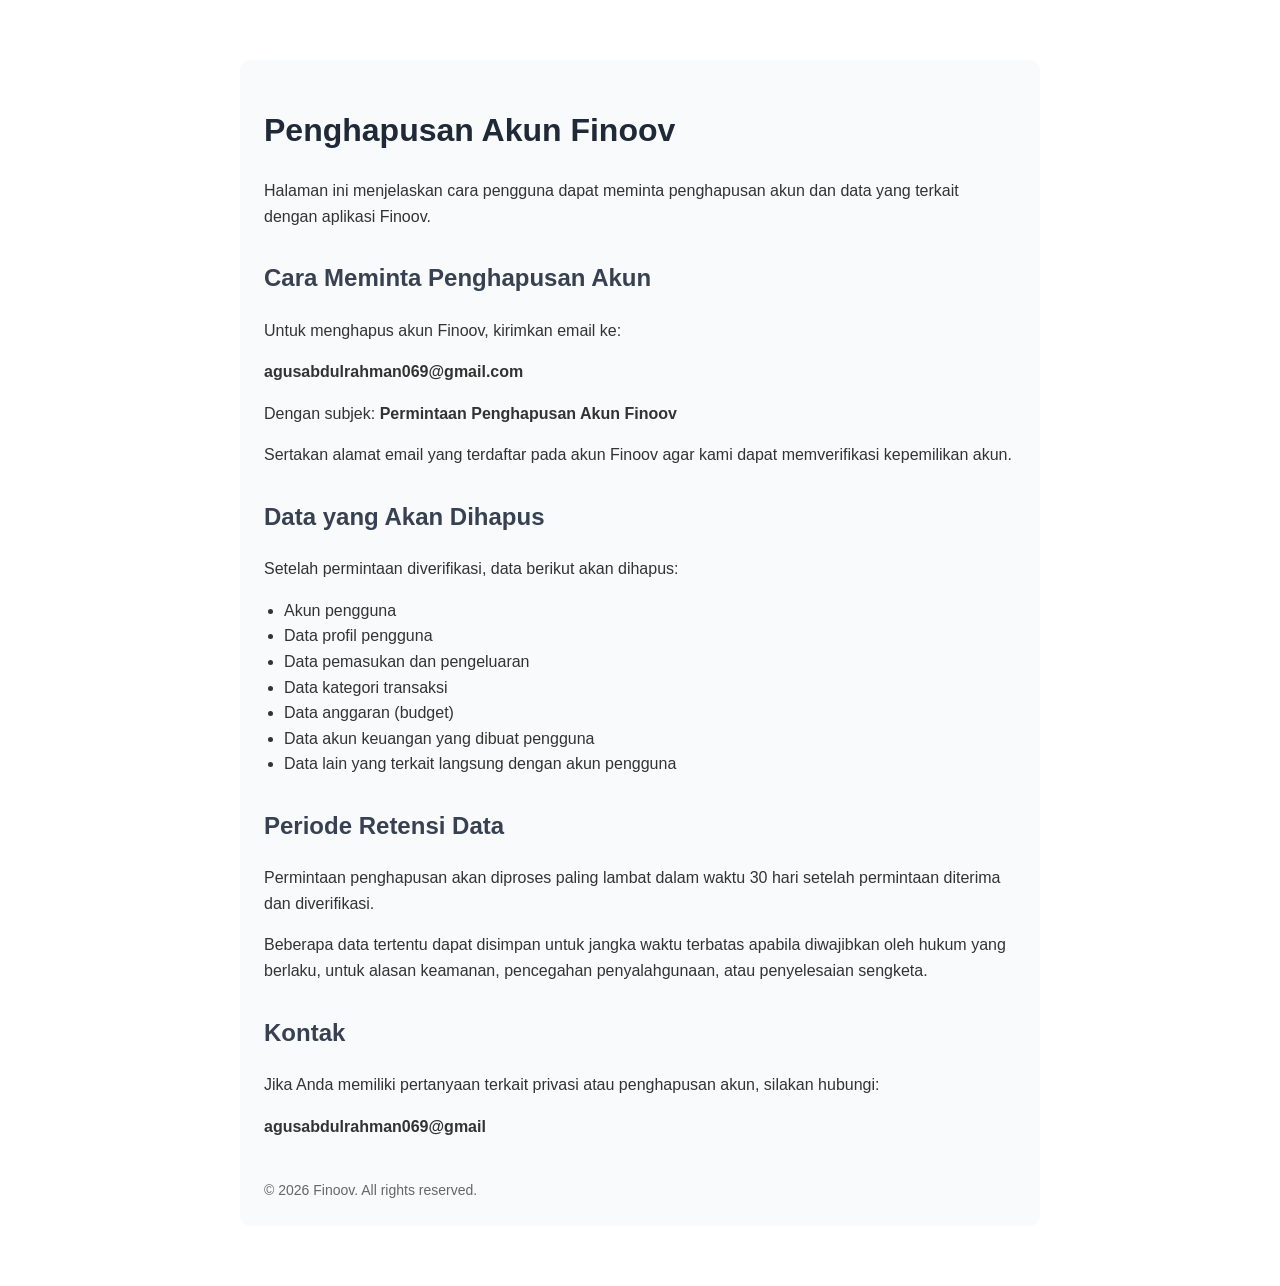
==== finoov/delete-account.html @ 68c3e2a3 "feat: add finoov delete account" ====
<!doctype html>
<html lang="id">
  <head>
    <meta charset="UTF-8" />
    <meta name="viewport" content="width=device-width, initial-scale=1.0" />
    <title>Penghapusan Akun Finoov</title>
    <style>
      body {
        font-family: Arial, sans-serif;
        max-width: 800px;
        margin: 40px auto;
        padding: 20px;
        line-height: 1.6;
        color: #333;
      }

      h1 {
        color: #1f2937;
      }

      h2 {
        margin-top: 30px;
        color: #374151;
      }

      .container {
        background: #f9fafb;
        padding: 24px;
        border-radius: 10px;
      }

      ul {
        padding-left: 20px;
      }

      .email {
        font-weight: bold;
      }

      .footer {
        margin-top: 40px;
        font-size: 14px;
        color: #666;
      }
    </style>
  </head>
  <body>
    <div class="container">
      <h1>Penghapusan Akun Finoov</h1>

      <p>Halaman ini menjelaskan cara pengguna dapat meminta penghapusan akun dan data yang terkait dengan aplikasi Finoov.</p>

      <h2>Cara Meminta Penghapusan Akun</h2>

      <p>Untuk menghapus akun Finoov, kirimkan email ke:</p>

      <p class="email">agusabdulrahman069@gmail.com</p>

      <p>
        Dengan subjek:
        <strong>Permintaan Penghapusan Akun Finoov</strong>
      </p>

      <p>Sertakan alamat email yang terdaftar pada akun Finoov agar kami dapat memverifikasi kepemilikan akun.</p>

      <h2>Data yang Akan Dihapus</h2>

      <p>Setelah permintaan diverifikasi, data berikut akan dihapus:</p>

      <ul>
        <li>Akun pengguna</li>
        <li>Data profil pengguna</li>
        <li>Data pemasukan dan pengeluaran</li>
        <li>Data kategori transaksi</li>
        <li>Data anggaran (budget)</li>
        <li>Data akun keuangan yang dibuat pengguna</li>
        <li>Data lain yang terkait langsung dengan akun pengguna</li>
      </ul>

      <h2>Periode Retensi Data</h2>

      <p>Permintaan penghapusan akan diproses paling lambat dalam waktu 30 hari setelah permintaan diterima dan diverifikasi.</p>

      <p>Beberapa data tertentu dapat disimpan untuk jangka waktu terbatas apabila diwajibkan oleh hukum yang berlaku, untuk alasan keamanan, pencegahan penyalahgunaan, atau penyelesaian sengketa.</p>

      <h2>Kontak</h2>

      <p>Jika Anda memiliki pertanyaan terkait privasi atau penghapusan akun, silakan hubungi:</p>

      <p class="email">agusabdulrahman069@gmail</p>

      <div class="footer">© 2026 Finoov. All rights reserved.</div>
    </div>
  </body>
</html>
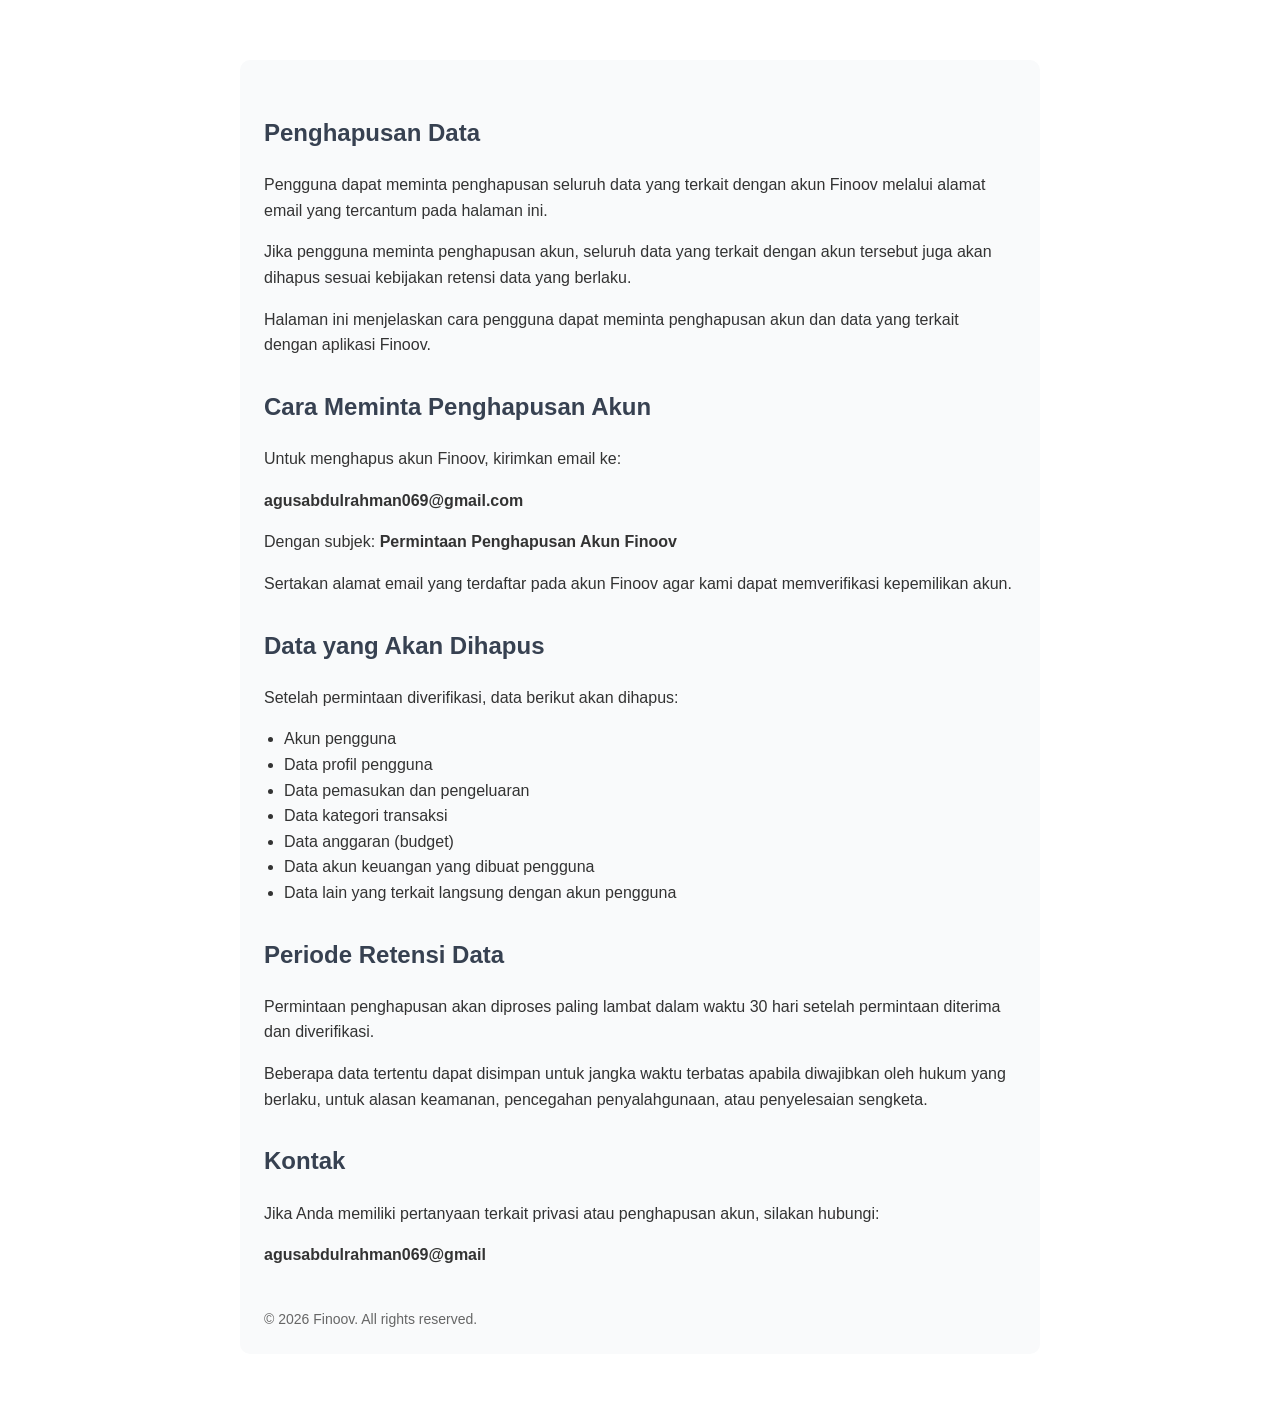
==== commit 9bc6dc57: "update tile delete account" ====
--- a/finoov/delete-account.html
+++ b/finoov/delete-account.html
@@ -46,7 +46,12 @@
   </head>
   <body>
     <div class="container">
-      <h1>Penghapusan Akun Finoov</h1>
+      <!-- <h1>Penghapusan Akun Finoov</h1> -->
+      <h2>Penghapusan Data</h2>
+
+      <p>Pengguna dapat meminta penghapusan seluruh data yang terkait dengan akun Finoov melalui alamat email yang tercantum pada halaman ini.</p>
+
+      <p>Jika pengguna meminta penghapusan akun, seluruh data yang terkait dengan akun tersebut juga akan dihapus sesuai kebijakan retensi data yang berlaku.</p>
 
       <p>Halaman ini menjelaskan cara pengguna dapat meminta penghapusan akun dan data yang terkait dengan aplikasi Finoov.</p>
 
